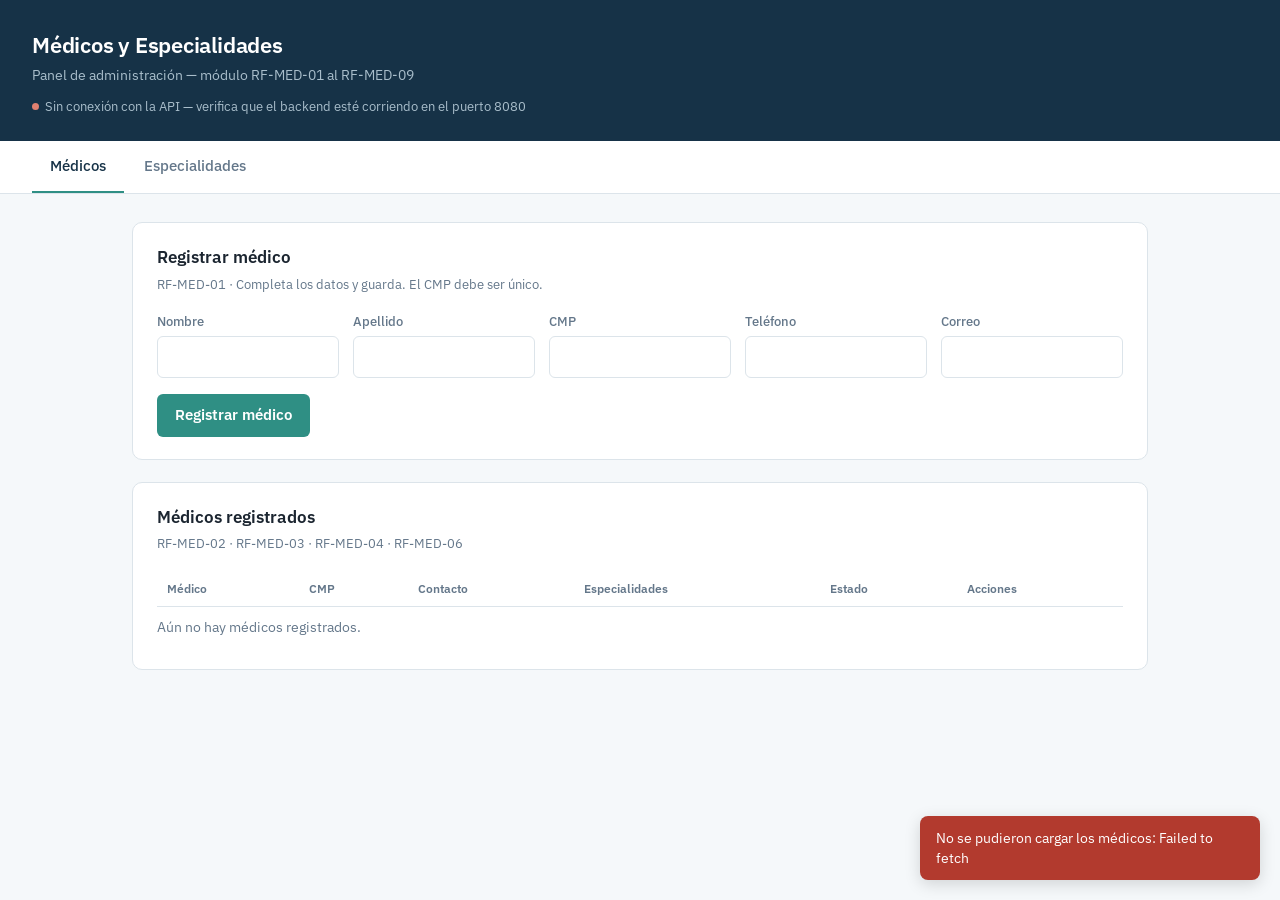
==== src/main/resources/static/index.html @ 4e56050e "Agrega frontend para la visualizacion de funcionalidades" ====
<!DOCTYPE html>
<html lang="es">
<head>
    <meta charset="UTF-8">
    <meta name="viewport" content="width=device-width, initial-scale=1">
    <title>Médicos y Especialidades — Panel</title>
    <link rel="preconnect" href="https://fonts.googleapis.com">
    <link rel="preconnect" href="https://fonts.gstatic.com" crossorigin>
    <link href="https://fonts.googleapis.com/css2?family=IBM+Plex+Sans:wght@400;500;600;700&display=swap" rel="stylesheet">
    <style>
        :root {
          --bg: #F5F8FA;
          --surface: #FFFFFF;
          --navy: #163247;
          --navy-light: #24506E;
          --teal: #2F8F84;
          --teal-dark: #22685F;
          --border: #DCE4EA;
          --text: #1B2530;
          --muted: #64778A;
          --danger: #B23A2E;
          --danger-bg: #FBEAE8;
          --ok-bg: #E9F5F1;
        }
        * { box-sizing: border-box; }
        body {
          margin: 0;
          background: var(--bg);
          color: var(--text);
          font-family: 'IBM Plex Sans', -apple-system, sans-serif;
          font-size: 15px;
          line-height: 1.5;
        }
        header {
          background: var(--navy);
          color: #fff;
          padding: 28px 32px 24px;
        }
        header h1 {
          margin: 0 0 4px;
          font-size: 22px;
          font-weight: 600;
          letter-spacing: -0.01em;
        }
        header p {
          margin: 0;
          color: #A9BECB;
          font-size: 13.5px;
        }
        .api-status {
          display: inline-flex;
          align-items: center;
          gap: 6px;
          margin-top: 12px;
          font-size: 12.5px;
          color: #A9BECB;
        }
        .dot { width: 7px; height: 7px; border-radius: 50%; background: var(--muted); }
        .dot.ok { background: #5FBBA2; }
        .dot.err { background: #E08070; }

        nav.tabs {
          display: flex;
          gap: 2px;
          background: var(--surface);
          border-bottom: 1px solid var(--border);
          padding: 0 32px;
        }
        nav.tabs button {
          border: none;
          background: none;
          padding: 14px 18px;
          font: inherit;
          font-weight: 500;
          color: var(--muted);
          cursor: pointer;
          border-bottom: 2px solid transparent;
        }
        nav.tabs button.active {
          color: var(--navy);
          border-bottom-color: var(--teal);
        }

        main { max-width: 1080px; margin: 0 auto; padding: 28px 32px 80px; }
        .panel { display: none; }
        .panel.active { display: block; }

        .card {
          background: var(--surface);
          border: 1px solid var(--border);
          border-radius: 10px;
          padding: 22px 24px;
          margin-bottom: 22px;
        }
        .card h2 {
          margin: 0 0 4px;
          font-size: 17px;
          font-weight: 600;
        }
        .card .hint { margin: 0 0 18px; color: var(--muted); font-size: 13px; }

        .grid {
          display: grid;
          grid-template-columns: repeat(auto-fit, minmax(180px, 1fr));
          gap: 14px;
        }
        label { display: block; font-size: 12.5px; color: var(--muted); margin-bottom: 5px; font-weight: 500; }
        input, textarea {
          width: 100%;
          padding: 9px 10px;
          border: 1px solid var(--border);
          border-radius: 6px;
          font: inherit;
          background: #fff;
          color: var(--text);
        }
        input:focus, textarea:focus { outline: 2px solid var(--teal); outline-offset: 1px; border-color: var(--teal); }

        .form-actions { margin-top: 16px; display: flex; gap: 10px; align-items: center; }
        button.primary {
          background: var(--teal);
          color: #fff;
          border: none;
          padding: 10px 18px;
          border-radius: 6px;
          font: inherit;
          font-weight: 600;
          cursor: pointer;
        }
        button.primary:hover { background: var(--teal-dark); }
        button.ghost {
          background: none;
          border: 1px solid var(--border);
          padding: 9px 14px;
          border-radius: 6px;
          font: inherit;
          color: var(--muted);
          cursor: pointer;
        }
        button.ghost:hover { border-color: var(--muted); color: var(--text); }

        table { width: 100%; border-collapse: collapse; font-size: 14px; }
        th {
          text-align: left;
          font-size: 12px;
          font-weight: 600;
          color: var(--muted);
          padding: 8px 10px;
          border-bottom: 1px solid var(--border);
        }
        td { padding: 10px; border-bottom: 1px solid var(--border); vertical-align: top; }
        tr:last-child td { border-bottom: none; }

        .badge {
          display: inline-block;
          padding: 2px 9px;
          border-radius: 20px;
          font-size: 12px;
          font-weight: 500;
        }
        .badge.on { background: var(--ok-bg); color: var(--teal-dark); }
        .badge.off { background: var(--danger-bg); color: var(--danger); }
        .chip {
          display: inline-block;
          padding: 2px 9px;
          margin: 2px 3px 0 0;
          border-radius: 20px;
          background: #EAF0F4;
          color: var(--navy-light);
          font-size: 12px;
        }

        .row-actions { display: flex; gap: 6px; flex-wrap: wrap; }
        .row-actions button {
          font-size: 12.5px;
          padding: 5px 10px;
          border-radius: 5px;
          border: 1px solid var(--border);
          background: #fff;
          cursor: pointer;
          color: var(--navy-light);
        }
        .row-actions button:hover { background: var(--bg); }
        .row-actions button.danger { color: var(--danger); }

        .assoc-box {
          margin-top: 8px;
          padding: 10px;
          border: 1px dashed var(--border);
          border-radius: 6px;
          background: var(--bg);
        }
        .assoc-box label.check {
          display: inline-flex;
          align-items: center;
          gap: 5px;
          margin: 3px 10px 3px 0;
          font-weight: 400;
          color: var(--text);
          font-size: 13px;
        }
        .assoc-box input[type=checkbox] { width: auto; }

        .empty { color: var(--muted); font-size: 13.5px; padding: 10px 0; }

        #toast {
          position: fixed;
          bottom: 20px;
          right: 20px;
          max-width: 340px;
          padding: 12px 16px;
          border-radius: 8px;
          font-size: 13.5px;
          box-shadow: 0 4px 16px rgba(0,0,0,.15);
          display: none;
          z-index: 50;
        }
        #toast.show { display: block; }
        #toast.ok { background: var(--navy); color: #fff; }
        #toast.err { background: var(--danger); color: #fff; }
    </style>
</head>
<body>

<header>
    <h1>Médicos y Especialidades</h1>
    <p>Panel de administración — módulo RF-MED-01 al RF-MED-09</p>
    <div class="api-status">
        <span class="dot" id="statusDot"></span>
        <span id="statusText">Verificando conexión con la API…</span>
    </div>
</header>

<nav class="tabs">
    <button class="active" data-tab="medicos">Médicos</button>
    <button data-tab="especialidades">Especialidades</button>
</nav>

<main>

    <!-- ===================== MÉDICOS ===================== -->
    <section class="panel active" id="panel-medicos">
        <div class="card">
            <h2 id="medicoFormTitle">Registrar médico</h2>
            <p class="hint">RF-MED-01 · Completa los datos y guarda. El CMP debe ser único.</p>
            <form id="medicoForm">
                <input type="hidden" id="medicoId">
                <div class="grid">
                    <div><label>Nombre</label><input id="medicoNombre" required></div>
                    <div><label>Apellido</label><input id="medicoApellido" required></div>
                    <div><label>CMP</label><input id="medicoCmp" required></div>
                    <div><label>Teléfono</label><input id="medicoTelefono"></div>
                    <div><label>Correo</label><input id="medicoEmail" type="email"></div>
                </div>
                <div class="form-actions">
                    <button type="submit" class="primary" id="medicoSubmitBtn">Registrar médico</button>
                    <button type="button" class="ghost" id="medicoCancelBtn" style="display:none">Cancelar edición</button>
                </div>
            </form>
        </div>

        <div class="card">
            <h2>Médicos registrados</h2>
            <p class="hint">RF-MED-02 · RF-MED-03 · RF-MED-04 · RF-MED-06</p>
            <table>
                <thead>
                <tr><th>Médico</th><th>CMP</th><th>Contacto</th><th>Especialidades</th><th>Estado</th><th>Acciones</th></tr>
                </thead>
                <tbody id="medicosTbody"></tbody>
            </table>
            <div class="empty" id="medicosEmpty" style="display:none">Aún no hay médicos registrados.</div>
        </div>
    </section>

    <!-- ===================== ESPECIALIDADES ===================== -->
    <section class="panel" id="panel-especialidades">
        <div class="card">
            <h2 id="espFormTitle">Registrar especialidad</h2>
            <p class="hint">RF-MED-07 · El nombre es obligatorio.</p>
            <form id="espForm">
                <input type="hidden" id="espId">
                <div class="grid">
                    <div><label>Nombre</label><input id="espNombre" required></div>
                    <div style="grid-column: span 2"><label>Descripción</label><input id="espDescripcion"></div>
                </div>
                <div class="form-actions">
                    <button type="submit" class="primary" id="espSubmitBtn">Registrar especialidad</button>
                    <button type="button" class="ghost" id="espCancelBtn" style="display:none">Cancelar edición</button>
                </div>
            </form>
        </div>

        <div class="card">
            <h2>Especialidades registradas</h2>
            <p class="hint">RF-MED-08 · RF-MED-09</p>
            <table>
                <thead>
                <tr><th>Nombre</th><th>Descripción</th><th>Estado</th><th>Acciones</th></tr>
                </thead>
                <tbody id="espTbody"></tbody>
            </table>
            <div class="empty" id="espEmpty" style="display:none">Aún no hay especialidades registradas.</div>
        </div>
    </section>

</main>

<div id="toast"></div>

<script>
    const API = 'http://localhost:8080/api';
    let especialidadesCache = [];
    let medicosCache = [];
    let assocOpenFor = null;

    // ---------- helpers ----------
    function toast(msg, isError) {
      const t = document.getElementById('toast');
      t.textContent = msg;
      t.className = 'show ' + (isError ? 'err' : 'ok');
      clearTimeout(toast._h);
      toast._h = setTimeout(() => t.classList.remove('show'), 4000);
    }

    async function api(path, options) {
      const res = await fetch(API + path, {
        headers: { 'Content-Type': 'application/json' },
        ...options
      });
      let body = null;
      try { body = await res.json(); } catch (e) { /* sin body, ok para 204 */ }
      if (!res.ok) {
        let msg = (body && (body.error || (body.errores && Object.values(body.errores).join(', ')))) || ('Error ' + res.status);
        throw new Error(msg);
      }
      return body;
    }

    async function checkApi() {
      const dot = document.getElementById('statusDot');
      const txt = document.getElementById('statusText');
      try {
        await api('/medicos');
        dot.className = 'dot ok';
        txt.textContent = 'Conectado a ' + API;
      } catch (e) {
        dot.className = 'dot err';
        txt.textContent = 'Sin conexión con la API — verifica que el backend esté corriendo en el puerto 8080';
      }
    }

    // ---------- tabs ----------
    document.querySelectorAll('nav.tabs button').forEach(btn => {
      btn.addEventListener('click', () => {
        document.querySelectorAll('nav.tabs button').forEach(b => b.classList.remove('active'));
        document.querySelectorAll('.panel').forEach(p => p.classList.remove('active'));
        btn.classList.add('active');
        document.getElementById('panel-' + btn.dataset.tab).classList.add('active');
      });
    });

    // ================= ESPECIALIDADES =================
    async function loadEspecialidades() {
      try {
        especialidadesCache = await api('/especialidades');
      } catch (e) {
        toast('No se pudieron cargar las especialidades: ' + e.message, true);
        especialidadesCache = [];
      }
      renderEspecialidades();
    }

    function renderEspecialidades() {
      const tbody = document.getElementById('espTbody');
      tbody.innerHTML = '';
      document.getElementById('espEmpty').style.display = especialidadesCache.length ? 'none' : 'block';
      especialidadesCache.forEach(e => {
        const tr = document.createElement('tr');
        tr.innerHTML = `
          <td><strong>${escapeHtml(e.nombre)}</strong></td>
          <td>${escapeHtml(e.descripcion || '—')}</td>
          <td><span class="badge ${e.estado ? 'on' : 'off'}">${e.estado ? 'Activa' : 'Inactiva'}</span></td>
          <td class="row-actions">
            <button data-edit="${e.id}">Editar</button>
            <button data-toggle="${e.id}" data-estado="${e.estado}">${e.estado ? 'Desactivar' : 'Activar'}</button>
          </td>`;
        tbody.appendChild(tr);
      });
      tbody.querySelectorAll('[data-edit]').forEach(b => b.addEventListener('click', () => editEspecialidad(b.dataset.edit)));
      tbody.querySelectorAll('[data-toggle]').forEach(b => b.addEventListener('click', () => toggleEspecialidad(b.dataset.toggle, b.dataset.estado === 'true')));
    }

    function editEspecialidad(id) {
      const e = especialidadesCache.find(x => String(x.id) === String(id));
      if (!e) return;
      document.getElementById('espId').value = e.id;
      document.getElementById('espNombre').value = e.nombre;
      document.getElementById('espDescripcion').value = e.descripcion || '';
      document.getElementById('espFormTitle').textContent = 'Modificar especialidad';
      document.getElementById('espSubmitBtn').textContent = 'Guardar cambios';
      document.getElementById('espCancelBtn').style.display = 'inline-block';
      document.getElementById('panel-especialidades').scrollIntoView({ behavior: 'smooth' });
    }

    function resetEspForm() {
      document.getElementById('espForm').reset();
      document.getElementById('espId').value = '';
      document.getElementById('espFormTitle').textContent = 'Registrar especialidad';
      document.getElementById('espSubmitBtn').textContent = 'Registrar especialidad';
      document.getElementById('espCancelBtn').style.display = 'none';
    }
    document.getElementById('espCancelBtn').addEventListener('click', resetEspForm);

    document.getElementById('espForm').addEventListener('submit', async (ev) => {
      ev.preventDefault();
      const id = document.getElementById('espId').value;
      const payload = {
        nombre: document.getElementById('espNombre').value.trim(),
        descripcion: document.getElementById('espDescripcion').value.trim()
      };
      try {
        if (id) {
          await api('/especialidades/' + id, { method: 'PUT', body: JSON.stringify(payload) });
          toast('Especialidad actualizada.');
        } else {
          await api('/especialidades', { method: 'POST', body: JSON.stringify(payload) });
          toast('Especialidad registrada.');
        }
        resetEspForm();
        await loadEspecialidades();
        renderMedicos(); // por si hay chips de especialidad que mostrar
      } catch (e) {
        toast(e.message, true);
      }
    });

    async function toggleEspecialidad(id, estadoActual) {
      try {
        await api(`/especialidades/${id}/estado?estado=${!estadoActual}`, { method: 'PATCH' });
        toast('Estado actualizado.');
        await loadEspecialidades();
      } catch (e) {
        toast(e.message, true);
      }
    }

    // ================= MÉDICOS =================
    async function loadMedicos() {
      try {
        medicosCache = await api('/medicos');
      } catch (e) {
        toast('No se pudieron cargar los médicos: ' + e.message, true);
        medicosCache = [];
      }
      renderMedicos();
    }

    function renderMedicos() {
      const tbody = document.getElementById('medicosTbody');
      tbody.innerHTML = '';
      document.getElementById('medicosEmpty').style.display = medicosCache.length ? 'none' : 'block';

      medicosCache.forEach(m => {
        const tr = document.createElement('tr');
        const especialidadesChips = (m.especialidades || []).map(e => `<span class="chip">${escapeHtml(e.nombre)}</span>`).join('') || '<span class="empty" style="padding:0">Sin especialidades</span>';

        tr.innerHTML = `
          <td><strong>${escapeHtml(m.nombre)} ${escapeHtml(m.apellido)}</strong></td>
          <td>${escapeHtml(m.cmp)}</td>
          <td>${escapeHtml(m.telefono || '—')}<br><span style="color:var(--muted)">${escapeHtml(m.email || '—')}</span></td>
          <td>${especialidadesChips}</td>
          <td><span class="badge ${m.estado ? 'on' : 'off'}">${m.estado ? 'Activo' : 'Inactivo'}</span></td>
          <td class="row-actions">
            <button data-edit="${m.id}">Editar</button>
            <button data-toggle="${m.id}" data-estado="${m.estado}">${m.estado ? 'Desactivar' : 'Activar'}</button>
            <button data-assoc="${m.id}">Especialidades</button>
          </td>`;
        tbody.appendChild(tr);

        if (assocOpenFor === m.id) {
          const trAssoc = document.createElement('tr');
          const tdAssoc = document.createElement('td');
          tdAssoc.colSpan = 6;
          const checks = especialidadesCache.map(e => {
            const checked = (m.especialidades || []).some(me => me.id === e.id) ? 'checked' : '';
            return `<label class="check"><input type="checkbox" value="${e.id}" ${checked}> ${escapeHtml(e.nombre)}</label>`;
          }).join('') || '<span class="empty" style="padding:0">Registra especialidades primero en la otra pestaña.</span>';
          tdAssoc.innerHTML = `
            <div class="assoc-box">
              <div style="margin-bottom:8px; font-weight:500">Especialidades de ${escapeHtml(m.nombre)} ${escapeHtml(m.apellido)}</div>
              ${checks}
              <div class="form-actions">
                <button class="primary" type="button" id="assocSave">Guardar asociación</button>
                <button class="ghost" type="button" id="assocClose">Cerrar</button>
              </div>
            </div>`;
          trAssoc.appendChild(tdAssoc);
          tbody.appendChild(trAssoc);

          tdAssoc.querySelector('#assocSave').addEventListener('click', () => saveAssociacion(m.id, tdAssoc));
          tdAssoc.querySelector('#assocClose').addEventListener('click', () => { assocOpenFor = null; renderMedicos(); });
        }
      });

      tbody.querySelectorAll('[data-edit]').forEach(b => b.addEventListener('click', () => editMedico(b.dataset.edit)));
      tbody.querySelectorAll('[data-toggle]').forEach(b => b.addEventListener('click', () => toggleMedico(b.dataset.toggle, b.dataset.estado === 'true')));
      tbody.querySelectorAll('[data-assoc]').forEach(b => b.addEventListener('click', () => {
        const id = Number(b.dataset.assoc);
        assocOpenFor = assocOpenFor === id ? null : id;
        renderMedicos();
      }));
    }

    async function saveAssociacion(medicoId, container) {
      const ids = Array.from(container.querySelectorAll('input[type=checkbox]:checked')).map(c => Number(c.value));
      try {
        await api(`/medicos/${medicoId}/especialidades`, { method: 'POST', body: JSON.stringify(ids) });
        toast('Especialidades asociadas.');
        assocOpenFor = null;
        await loadMedicos();
      } catch (e) {
        toast(e.message, true);
      }
    }

    function editMedico(id) {
      const m = medicosCache.find(x => String(x.id) === String(id));
      if (!m) return;
      document.getElementById('medicoId').value = m.id;
      document.getElementById('medicoNombre').value = m.nombre;
      document.getElementById('medicoApellido').value = m.apellido;
      document.getElementById('medicoCmp').value = m.cmp;
      document.getElementById('medicoTelefono').value = m.telefono || '';
      document.getElementById('medicoEmail').value = m.email || '';
      document.getElementById('medicoFormTitle').textContent = 'Modificar médico';
      document.getElementById('medicoSubmitBtn').textContent = 'Guardar cambios';
      document.getElementById('medicoCancelBtn').style.display = 'inline-block';
      document.getElementById('panel-medicos').scrollIntoView({ behavior: 'smooth' });
    }

    function resetMedicoForm() {
      document.getElementById('medicoForm').reset();
      document.getElementById('medicoId').value = '';
      document.getElementById('medicoFormTitle').textContent = 'Registrar médico';
      document.getElementById('medicoSubmitBtn').textContent = 'Registrar médico';
      document.getElementById('medicoCancelBtn').style.display = 'none';
    }
    document.getElementById('medicoCancelBtn').addEventListener('click', resetMedicoForm);

    document.getElementById('medicoForm').addEventListener('submit', async (ev) => {
      ev.preventDefault();
      const id = document.getElementById('medicoId').value;
      const payload = {
        nombre: document.getElementById('medicoNombre').value.trim(),
        apellido: document.getElementById('medicoApellido').value.trim(),
        cmp: document.getElementById('medicoCmp').value.trim(),
        telefono: document.getElementById('medicoTelefono').value.trim(),
        email: document.getElementById('medicoEmail').value.trim()
      };
      try {
        if (id) {
          await api('/medicos/' + id, { method: 'PUT', body: JSON.stringify(payload) });
          toast('Médico actualizado.');
        } else {
          await api('/medicos', { method: 'POST', body: JSON.stringify(payload) });
          toast('Médico registrado.');
        }
        resetMedicoForm();
        await loadMedicos();
      } catch (e) {
        toast(e.message, true);
      }
    });

    async function toggleMedico(id, estadoActual) {
      try {
        await api(`/medicos/${id}/estado?estado=${!estadoActual}`, { method: 'PATCH' });
        toast('Estado actualizado.');
        await loadMedicos();
      } catch (e) {
        toast(e.message, true);
      }
    }

    function escapeHtml(str) {
      if (str === null || str === undefined) return '';
      return String(str).replace(/[&<>"']/g, c => ({'&':'&amp;','<':'&lt;','>':'&gt;','"':'&quot;',"'":'&#39;'}[c]));
    }

    // ---------- init ----------
    checkApi();
    loadEspecialidades().then(loadMedicos);
</script>

</body>
</html>
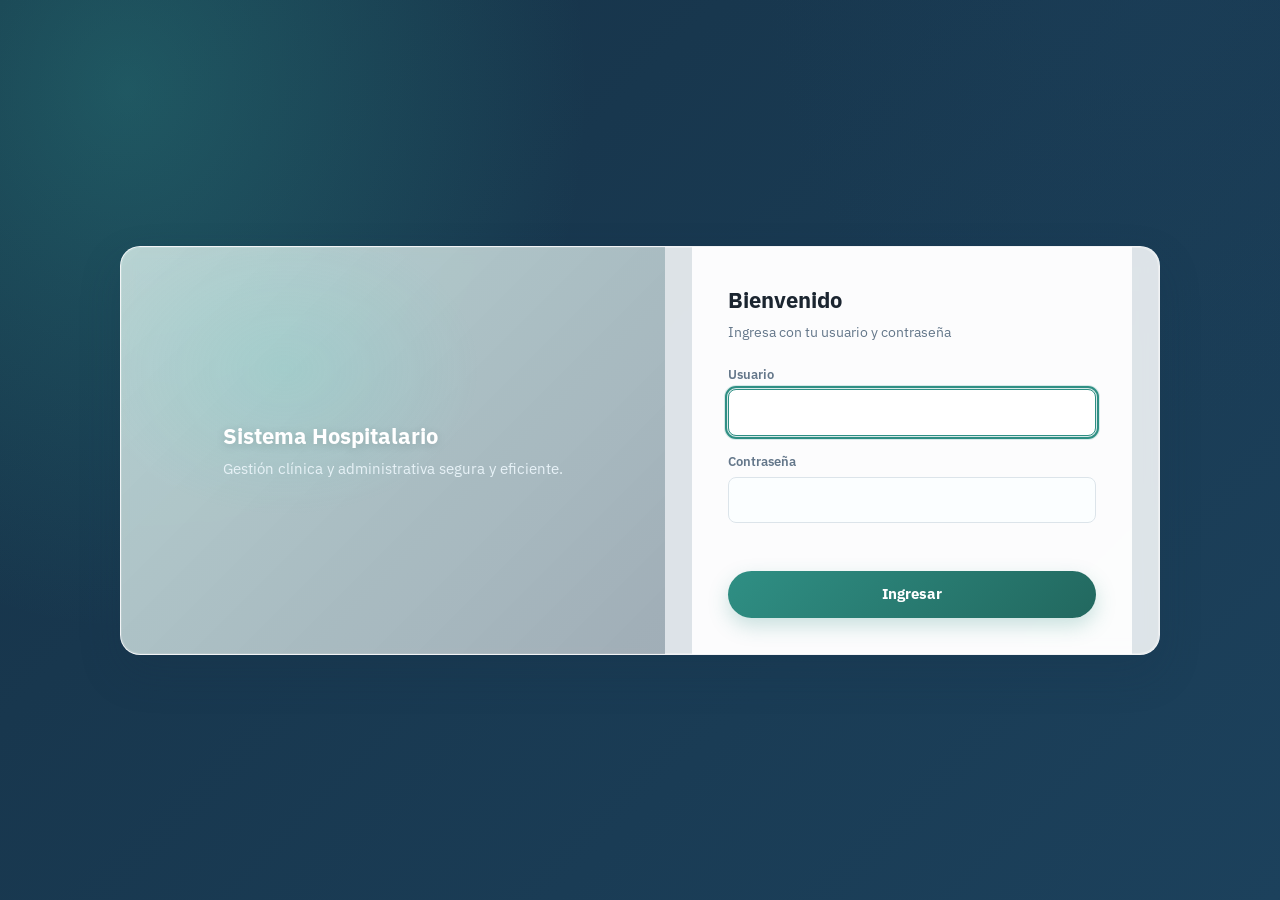
==== commit b76f4d62: "Mejora del diseño UI del sitio web con el rediseño del html,ademas de validar la creacion de la bd l" ====
--- a/src/main/resources/static/index.html
+++ b/src/main/resources/static/index.html
@@ -3,594 +3,215 @@
 <head>
     <meta charset="UTF-8">
     <meta name="viewport" content="width=device-width, initial-scale=1">
-    <title>Médicos y Especialidades — Panel</title>
-    <link rel="preconnect" href="https://fonts.googleapis.com">
-    <link rel="preconnect" href="https://fonts.gstatic.com" crossorigin>
-    <link href="https://fonts.googleapis.com/css2?family=IBM+Plex+Sans:wght@400;500;600;700&display=swap" rel="stylesheet">
-    <style>
-        :root {
-          --bg: #F5F8FA;
-          --surface: #FFFFFF;
-          --navy: #163247;
-          --navy-light: #24506E;
-          --teal: #2F8F84;
-          --teal-dark: #22685F;
-          --border: #DCE4EA;
-          --text: #1B2530;
-          --muted: #64778A;
-          --danger: #B23A2E;
-          --danger-bg: #FBEAE8;
-          --ok-bg: #E9F5F1;
-        }
-        * { box-sizing: border-box; }
-        body {
-          margin: 0;
-          background: var(--bg);
-          color: var(--text);
-          font-family: 'IBM Plex Sans', -apple-system, sans-serif;
-          font-size: 15px;
-          line-height: 1.5;
-        }
-        header {
-          background: var(--navy);
-          color: #fff;
-          padding: 28px 32px 24px;
-        }
-        header h1 {
-          margin: 0 0 4px;
-          font-size: 22px;
-          font-weight: 600;
-          letter-spacing: -0.01em;
-        }
-        header p {
-          margin: 0;
-          color: #A9BECB;
-          font-size: 13.5px;
-        }
-        .api-status {
-          display: inline-flex;
-          align-items: center;
-          gap: 6px;
-          margin-top: 12px;
-          font-size: 12.5px;
-          color: #A9BECB;
-        }
-        .dot { width: 7px; height: 7px; border-radius: 50%; background: var(--muted); }
-        .dot.ok { background: #5FBBA2; }
-        .dot.err { background: #E08070; }
-
-        nav.tabs {
-          display: flex;
-          gap: 2px;
-          background: var(--surface);
-          border-bottom: 1px solid var(--border);
-          padding: 0 32px;
-        }
-        nav.tabs button {
-          border: none;
-          background: none;
-          padding: 14px 18px;
-          font: inherit;
-          font-weight: 500;
-          color: var(--muted);
-          cursor: pointer;
-          border-bottom: 2px solid transparent;
-        }
-        nav.tabs button.active {
-          color: var(--navy);
-          border-bottom-color: var(--teal);
-        }
-
-        main { max-width: 1080px; margin: 0 auto; padding: 28px 32px 80px; }
-        .panel { display: none; }
-        .panel.active { display: block; }
-
-        .card {
-          background: var(--surface);
-          border: 1px solid var(--border);
-          border-radius: 10px;
-          padding: 22px 24px;
-          margin-bottom: 22px;
-        }
-        .card h2 {
-          margin: 0 0 4px;
-          font-size: 17px;
-          font-weight: 600;
-        }
-        .card .hint { margin: 0 0 18px; color: var(--muted); font-size: 13px; }
-
-        .grid {
-          display: grid;
-          grid-template-columns: repeat(auto-fit, minmax(180px, 1fr));
-          gap: 14px;
-        }
-        label { display: block; font-size: 12.5px; color: var(--muted); margin-bottom: 5px; font-weight: 500; }
-        input, textarea {
-          width: 100%;
-          padding: 9px 10px;
-          border: 1px solid var(--border);
-          border-radius: 6px;
-          font: inherit;
-          background: #fff;
-          color: var(--text);
-        }
-        input:focus, textarea:focus { outline: 2px solid var(--teal); outline-offset: 1px; border-color: var(--teal); }
-
-        .form-actions { margin-top: 16px; display: flex; gap: 10px; align-items: center; }
-        button.primary {
-          background: var(--teal);
-          color: #fff;
-          border: none;
-          padding: 10px 18px;
-          border-radius: 6px;
-          font: inherit;
-          font-weight: 600;
-          cursor: pointer;
-        }
-        button.primary:hover { background: var(--teal-dark); }
-        button.ghost {
-          background: none;
-          border: 1px solid var(--border);
-          padding: 9px 14px;
-          border-radius: 6px;
-          font: inherit;
-          color: var(--muted);
-          cursor: pointer;
-        }
-        button.ghost:hover { border-color: var(--muted); color: var(--text); }
-
-        table { width: 100%; border-collapse: collapse; font-size: 14px; }
-        th {
-          text-align: left;
-          font-size: 12px;
-          font-weight: 600;
-          color: var(--muted);
-          padding: 8px 10px;
-          border-bottom: 1px solid var(--border);
-        }
-        td { padding: 10px; border-bottom: 1px solid var(--border); vertical-align: top; }
-        tr:last-child td { border-bottom: none; }
-
-        .badge {
-          display: inline-block;
-          padding: 2px 9px;
-          border-radius: 20px;
-          font-size: 12px;
-          font-weight: 500;
-        }
-        .badge.on { background: var(--ok-bg); color: var(--teal-dark); }
-        .badge.off { background: var(--danger-bg); color: var(--danger); }
-        .chip {
-          display: inline-block;
-          padding: 2px 9px;
-          margin: 2px 3px 0 0;
-          border-radius: 20px;
-          background: #EAF0F4;
-          color: var(--navy-light);
-          font-size: 12px;
-        }
-
-        .row-actions { display: flex; gap: 6px; flex-wrap: wrap; }
-        .row-actions button {
-          font-size: 12.5px;
-          padding: 5px 10px;
-          border-radius: 5px;
-          border: 1px solid var(--border);
-          background: #fff;
-          cursor: pointer;
-          color: var(--navy-light);
-        }
-        .row-actions button:hover { background: var(--bg); }
-        .row-actions button.danger { color: var(--danger); }
-
-        .assoc-box {
-          margin-top: 8px;
-          padding: 10px;
-          border: 1px dashed var(--border);
-          border-radius: 6px;
-          background: var(--bg);
-        }
-        .assoc-box label.check {
-          display: inline-flex;
-          align-items: center;
-          gap: 5px;
-          margin: 3px 10px 3px 0;
-          font-weight: 400;
-          color: var(--text);
-          font-size: 13px;
-        }
-        .assoc-box input[type=checkbox] { width: auto; }
-
-        .empty { color: var(--muted); font-size: 13.5px; padding: 10px 0; }
-
-        #toast {
-          position: fixed;
-          bottom: 20px;
-          right: 20px;
-          max-width: 340px;
-          padding: 12px 16px;
-          border-radius: 8px;
-          font-size: 13.5px;
-          box-shadow: 0 4px 16px rgba(0,0,0,.15);
-          display: none;
-          z-index: 50;
-        }
-        #toast.show { display: block; }
-        #toast.ok { background: var(--navy); color: #fff; }
-        #toast.err { background: var(--danger); color: #fff; }
-    </style>
+    <title>Sistema Hospitalario</title>
+    <link href="https://fonts.googleapis.com/css2?family=IBM+Plex+Sans:wght@400;500;600&display=swap" rel="stylesheet">
+    <link rel="stylesheet" href="estilos.css?v=20261019-2">
 </head>
 <body>
 
-<header>
-    <h1>Médicos y Especialidades</h1>
-    <p>Panel de administración — módulo RF-MED-01 al RF-MED-09</p>
-    <div class="api-status">
-        <span class="dot" id="statusDot"></span>
-        <span id="statusText">Verificando conexión con la API…</span>
+<!-- ============ LOGIN ============ -->
+<section id="login">
+    <div class="login-shell">
+        <div class="login-brand">
+            <div class="inner">
+                <h1>Sistema Hospitalario</h1>
+                <p>Gestión clínica y administrativa segura y eficiente.</p>
+            </div>
+        </div>
+        <form id="loginForm" class="login-form">
+            <h1>Bienvenido</h1>
+            <p class="sub">Ingresa con tu usuario y contraseña</p>
+            <div class="f"><label>Usuario</label><input id="lu" required autofocus></div>
+            <div class="f"><label>Contraseña</label><input id="lp" type="password" required></div>
+            <p id="loginErr"></p>
+            <button class="primary">Ingresar</button>
+        </form>
     </div>
-</header>
-
-<nav class="tabs">
-    <button class="active" data-tab="medicos">Médicos</button>
-    <button data-tab="especialidades">Especialidades</button>
-</nav>
-
-<main>
-
-    <!-- ===================== MÉDICOS ===================== -->
-    <section class="panel active" id="panel-medicos">
-        <div class="card">
-            <h2 id="medicoFormTitle">Registrar médico</h2>
-            <p class="hint">RF-MED-01 · Completa los datos y guarda. El CMP debe ser único.</p>
-            <form id="medicoForm">
-                <input type="hidden" id="medicoId">
-                <div class="grid">
-                    <div><label>Nombre</label><input id="medicoNombre" required></div>
-                    <div><label>Apellido</label><input id="medicoApellido" required></div>
-                    <div><label>CMP</label><input id="medicoCmp" required></div>
-                    <div><label>Teléfono</label><input id="medicoTelefono"></div>
-                    <div><label>Correo</label><input id="medicoEmail" type="email"></div>
+</section>
+
+<!-- ============ APP ============ -->
+<section id="app" class="hidden">
+    <header>
+        <h1>Sistema Hospitalario</h1>
+        <div class="who"><span id="who"></span><button onclick="logout()">Cerrar sesión</button></div>
+    </header>
+    <nav id="nav"></nav>
+    <main>
+        <div id="v-usuarios" class="view hidden">
+            <div class="card">
+                <h2 id="uTitle">Registrar usuario</h2>
+                <form id="uForm">
+                    <input type="hidden" id="uId">
+                    <div class="grid">
+                        <div><label>Usuario</label><input id="uName" required></div>
+                        <div><label id="uPassLbl">Contraseña (mín. 6)</label><input id="uPass" type="password"></div>
+                        <div><label>Rol</label><select id="uRol" required></select></div>
+                    </div>
+                    <div class="acts"><button class="primary" id="uBtn">Registrar usuario</button><button type="button" class="ghost hidden" id="uCancel" onclick="resetU()">Cancelar</button></div>
+                </form>
+            </div>
+            <div class="card"><h2>Usuarios</h2>
+                <div class="table-wrap">
+                    <table><thead><tr><th>Usuario</th><th>Rol</th><th>Estado</th><th>Acciones</th></tr></thead><tbody id="uBody"></tbody></table>
                 </div>
-                <div class="form-actions">
-                    <button type="submit" class="primary" id="medicoSubmitBtn">Registrar médico</button>
-                    <button type="button" class="ghost" id="medicoCancelBtn" style="display:none">Cancelar edición</button>
+            </div>
+        </div>
+
+        <div id="v-roles" class="view hidden">
+            <div class="card">
+                <h2 id="rTitle">Registrar rol</h2>
+                <form id="rForm">
+                    <input type="hidden" id="rId">
+                    <div class="grid">
+                        <div><label>Nombre</label><input id="rName" required></div>
+                        <div><label>Descripción</label><input id="rDesc"></div>
+                    </div>
+                    <div class="acts"><button class="primary" id="rBtn">Registrar rol</button><button type="button" class="ghost hidden" id="rCancel" onclick="resetR()">Cancelar</button></div>
+                </form>
+            </div>
+            <div class="card"><h2>Roles</h2>
+                <div class="table-wrap">
+                    <table><thead><tr><th>Nombre</th><th>Descripción</th><th>Estado</th><th>Acciones</th></tr></thead><tbody id="rBody"></tbody></table>
                 </div>
-            </form>
-        </div>
-
-        <div class="card">
-            <h2>Médicos registrados</h2>
-            <p class="hint">RF-MED-02 · RF-MED-03 · RF-MED-04 · RF-MED-06</p>
-            <table>
-                <thead>
-                <tr><th>Médico</th><th>CMP</th><th>Contacto</th><th>Especialidades</th><th>Estado</th><th>Acciones</th></tr>
-                </thead>
-                <tbody id="medicosTbody"></tbody>
-            </table>
-            <div class="empty" id="medicosEmpty" style="display:none">Aún no hay médicos registrados.</div>
-        </div>
-    </section>
-
-    <!-- ===================== ESPECIALIDADES ===================== -->
-    <section class="panel" id="panel-especialidades">
-        <div class="card">
-            <h2 id="espFormTitle">Registrar especialidad</h2>
-            <p class="hint">RF-MED-07 · El nombre es obligatorio.</p>
-            <form id="espForm">
-                <input type="hidden" id="espId">
-                <div class="grid">
-                    <div><label>Nombre</label><input id="espNombre" required></div>
-                    <div style="grid-column: span 2"><label>Descripción</label><input id="espDescripcion"></div>
+            </div>
+        </div>
+
+        <div id="v-auditoria" class="view hidden">
+            <div class="card">
+                <h2>Bitácora de auditoría</h2>
+                <div class="grid"><div><label>Filtrar por entidad (ej. Medico, Cita, Usuario)</label><input id="aFiltro" placeholder="Todas"></div></div>
+                <div class="acts" style="margin-bottom:16px"><button class="primary" onclick="cargarAud()">Consultar</button></div>
+                <div class="table-wrap">
+                    <table><thead><tr><th>Fecha y hora</th><th>Usuario</th><th>Operación</th><th>Entidad</th><th>ID</th><th>Detalle</th></tr></thead><tbody id="aBody"></tbody></table>
                 </div>
-                <div class="form-actions">
-                    <button type="submit" class="primary" id="espSubmitBtn">Registrar especialidad</button>
-                    <button type="button" class="ghost" id="espCancelBtn" style="display:none">Cancelar edición</button>
-                </div>
-            </form>
-        </div>
-
-        <div class="card">
-            <h2>Especialidades registradas</h2>
-            <p class="hint">RF-MED-08 · RF-MED-09</p>
-            <table>
-                <thead>
-                <tr><th>Nombre</th><th>Descripción</th><th>Estado</th><th>Acciones</th></tr>
-                </thead>
-                <tbody id="espTbody"></tbody>
-            </table>
-            <div class="empty" id="espEmpty" style="display:none">Aún no hay especialidades registradas.</div>
-        </div>
-    </section>
-
-</main>
-
+            </div>
+        </div>
+    </main>
+</section>
 <div id="toast"></div>
 
 <script>
-    const API = 'http://localhost:8080/api';
-    let especialidadesCache = [];
-    let medicosCache = [];
-    let assocOpenFor = null;
-
-    // ---------- helpers ----------
-    function toast(msg, isError) {
-      const t = document.getElementById('toast');
-      t.textContent = msg;
-      t.className = 'show ' + (isError ? 'err' : 'ok');
-      clearTimeout(toast._h);
-      toast._h = setTimeout(() => t.classList.remove('show'), 4000);
-    }
-
-    async function api(path, options) {
-      const res = await fetch(API + path, {
-        headers: { 'Content-Type': 'application/json' },
-        ...options
-      });
-      let body = null;
-      try { body = await res.json(); } catch (e) { /* sin body, ok para 204 */ }
-      if (!res.ok) {
-        let msg = (body && (body.error || (body.errores && Object.values(body.errores).join(', ')))) || ('Error ' + res.status);
-        throw new Error(msg);
-      }
-      return body;
-    }
-
-    async function checkApi() {
-      const dot = document.getElementById('statusDot');
-      const txt = document.getElementById('statusText');
-      try {
-        await api('/medicos');
-        dot.className = 'dot ok';
-        txt.textContent = 'Conectado a ' + API;
-      } catch (e) {
-        dot.className = 'dot err';
-        txt.textContent = 'Sin conexión con la API — verifica que el backend esté corriendo en el puerto 8080';
-      }
-    }
-
-    // ---------- tabs ----------
-    document.querySelectorAll('nav.tabs button').forEach(btn => {
-      btn.addEventListener('click', () => {
-        document.querySelectorAll('nav.tabs button').forEach(b => b.classList.remove('active'));
-        document.querySelectorAll('.panel').forEach(p => p.classList.remove('active'));
-        btn.classList.add('active');
-        document.getElementById('panel-' + btn.dataset.tab).classList.add('active');
-      });
-    });
-
-    // ================= ESPECIALIDADES =================
-    async function loadEspecialidades() {
-      try {
-        especialidadesCache = await api('/especialidades');
-      } catch (e) {
-        toast('No se pudieron cargar las especialidades: ' + e.message, true);
-        especialidadesCache = [];
-      }
-      renderEspecialidades();
-    }
-
-    function renderEspecialidades() {
-      const tbody = document.getElementById('espTbody');
-      tbody.innerHTML = '';
-      document.getElementById('espEmpty').style.display = especialidadesCache.length ? 'none' : 'block';
-      especialidadesCache.forEach(e => {
-        const tr = document.createElement('tr');
-        tr.innerHTML = `
-          <td><strong>${escapeHtml(e.nombre)}</strong></td>
-          <td>${escapeHtml(e.descripcion || '—')}</td>
-          <td><span class="badge ${e.estado ? 'on' : 'off'}">${e.estado ? 'Activa' : 'Inactiva'}</span></td>
-          <td class="row-actions">
-            <button data-edit="${e.id}">Editar</button>
-            <button data-toggle="${e.id}" data-estado="${e.estado}">${e.estado ? 'Desactivar' : 'Activar'}</button>
-          </td>`;
-        tbody.appendChild(tr);
-      });
-      tbody.querySelectorAll('[data-edit]').forEach(b => b.addEventListener('click', () => editEspecialidad(b.dataset.edit)));
-      tbody.querySelectorAll('[data-toggle]').forEach(b => b.addEventListener('click', () => toggleEspecialidad(b.dataset.toggle, b.dataset.estado === 'true')));
-    }
-
-    function editEspecialidad(id) {
-      const e = especialidadesCache.find(x => String(x.id) === String(id));
-      if (!e) return;
-      document.getElementById('espId').value = e.id;
-      document.getElementById('espNombre').value = e.nombre;
-      document.getElementById('espDescripcion').value = e.descripcion || '';
-      document.getElementById('espFormTitle').textContent = 'Modificar especialidad';
-      document.getElementById('espSubmitBtn').textContent = 'Guardar cambios';
-      document.getElementById('espCancelBtn').style.display = 'inline-block';
-      document.getElementById('panel-especialidades').scrollIntoView({ behavior: 'smooth' });
-    }
-
-    function resetEspForm() {
-      document.getElementById('espForm').reset();
-      document.getElementById('espId').value = '';
-      document.getElementById('espFormTitle').textContent = 'Registrar especialidad';
-      document.getElementById('espSubmitBtn').textContent = 'Registrar especialidad';
-      document.getElementById('espCancelBtn').style.display = 'none';
-    }
-    document.getElementById('espCancelBtn').addEventListener('click', resetEspForm);
-
-    document.getElementById('espForm').addEventListener('submit', async (ev) => {
-      ev.preventDefault();
-      const id = document.getElementById('espId').value;
-      const payload = {
-        nombre: document.getElementById('espNombre').value.trim(),
-        descripcion: document.getElementById('espDescripcion').value.trim()
-      };
-      try {
-        if (id) {
-          await api('/especialidades/' + id, { method: 'PUT', body: JSON.stringify(payload) });
-          toast('Especialidad actualizada.');
-        } else {
-          await api('/especialidades', { method: 'POST', body: JSON.stringify(payload) });
-          toast('Especialidad registrada.');
-        }
-        resetEspForm();
-        await loadEspecialidades();
-        renderMedicos(); // por si hay chips de especialidad que mostrar
-      } catch (e) {
-        toast(e.message, true);
-      }
-    });
-
-    async function toggleEspecialidad(id, estadoActual) {
-      try {
-        await api(`/especialidades/${id}/estado?estado=${!estadoActual}`, { method: 'PATCH' });
-        toast('Estado actualizado.');
-        await loadEspecialidades();
-      } catch (e) {
-        toast(e.message, true);
-      }
-    }
-
-    // ================= MÉDICOS =================
-    async function loadMedicos() {
-      try {
-        medicosCache = await api('/medicos');
-      } catch (e) {
-        toast('No se pudieron cargar los médicos: ' + e.message, true);
-        medicosCache = [];
-      }
-      renderMedicos();
-    }
-
-    function renderMedicos() {
-      const tbody = document.getElementById('medicosTbody');
-      tbody.innerHTML = '';
-      document.getElementById('medicosEmpty').style.display = medicosCache.length ? 'none' : 'block';
-
-      medicosCache.forEach(m => {
-        const tr = document.createElement('tr');
-        const especialidadesChips = (m.especialidades || []).map(e => `<span class="chip">${escapeHtml(e.nombre)}</span>`).join('') || '<span class="empty" style="padding:0">Sin especialidades</span>';
-
-        tr.innerHTML = `
-          <td><strong>${escapeHtml(m.nombre)} ${escapeHtml(m.apellido)}</strong></td>
-          <td>${escapeHtml(m.cmp)}</td>
-          <td>${escapeHtml(m.telefono || '—')}<br><span style="color:var(--muted)">${escapeHtml(m.email || '—')}</span></td>
-          <td>${especialidadesChips}</td>
-          <td><span class="badge ${m.estado ? 'on' : 'off'}">${m.estado ? 'Activo' : 'Inactivo'}</span></td>
-          <td class="row-actions">
-            <button data-edit="${m.id}">Editar</button>
-            <button data-toggle="${m.id}" data-estado="${m.estado}">${m.estado ? 'Desactivar' : 'Activar'}</button>
-            <button data-assoc="${m.id}">Especialidades</button>
-          </td>`;
-        tbody.appendChild(tr);
-
-        if (assocOpenFor === m.id) {
-          const trAssoc = document.createElement('tr');
-          const tdAssoc = document.createElement('td');
-          tdAssoc.colSpan = 6;
-          const checks = especialidadesCache.map(e => {
-            const checked = (m.especialidades || []).some(me => me.id === e.id) ? 'checked' : '';
-            return `<label class="check"><input type="checkbox" value="${e.id}" ${checked}> ${escapeHtml(e.nombre)}</label>`;
-          }).join('') || '<span class="empty" style="padding:0">Registra especialidades primero en la otra pestaña.</span>';
-          tdAssoc.innerHTML = `
-            <div class="assoc-box">
-              <div style="margin-bottom:8px; font-weight:500">Especialidades de ${escapeHtml(m.nombre)} ${escapeHtml(m.apellido)}</div>
-              ${checks}
-              <div class="form-actions">
-                <button class="primary" type="button" id="assocSave">Guardar asociación</button>
-                <button class="ghost" type="button" id="assocClose">Cerrar</button>
-              </div>
-            </div>`;
-          trAssoc.appendChild(tdAssoc);
-          tbody.appendChild(trAssoc);
-
-          tdAssoc.querySelector('#assocSave').addEventListener('click', () => saveAssociacion(m.id, tdAssoc));
-          tdAssoc.querySelector('#assocClose').addEventListener('click', () => { assocOpenFor = null; renderMedicos(); });
-        }
-      });
-
-      tbody.querySelectorAll('[data-edit]').forEach(b => b.addEventListener('click', () => editMedico(b.dataset.edit)));
-      tbody.querySelectorAll('[data-toggle]').forEach(b => b.addEventListener('click', () => toggleMedico(b.dataset.toggle, b.dataset.estado === 'true')));
-      tbody.querySelectorAll('[data-assoc]').forEach(b => b.addEventListener('click', () => {
-        const id = Number(b.dataset.assoc);
-        assocOpenFor = assocOpenFor === id ? null : id;
-        renderMedicos();
-      }));
-    }
-
-    async function saveAssociacion(medicoId, container) {
-      const ids = Array.from(container.querySelectorAll('input[type=checkbox]:checked')).map(c => Number(c.value));
-      try {
-        await api(`/medicos/${medicoId}/especialidades`, { method: 'POST', body: JSON.stringify(ids) });
-        toast('Especialidades asociadas.');
-        assocOpenFor = null;
-        await loadMedicos();
-      } catch (e) {
-        toast(e.message, true);
-      }
-    }
-
-    function editMedico(id) {
-      const m = medicosCache.find(x => String(x.id) === String(id));
-      if (!m) return;
-      document.getElementById('medicoId').value = m.id;
-      document.getElementById('medicoNombre').value = m.nombre;
-      document.getElementById('medicoApellido').value = m.apellido;
-      document.getElementById('medicoCmp').value = m.cmp;
-      document.getElementById('medicoTelefono').value = m.telefono || '';
-      document.getElementById('medicoEmail').value = m.email || '';
-      document.getElementById('medicoFormTitle').textContent = 'Modificar médico';
-      document.getElementById('medicoSubmitBtn').textContent = 'Guardar cambios';
-      document.getElementById('medicoCancelBtn').style.display = 'inline-block';
-      document.getElementById('panel-medicos').scrollIntoView({ behavior: 'smooth' });
-    }
-
-    function resetMedicoForm() {
-      document.getElementById('medicoForm').reset();
-      document.getElementById('medicoId').value = '';
-      document.getElementById('medicoFormTitle').textContent = 'Registrar médico';
-      document.getElementById('medicoSubmitBtn').textContent = 'Registrar médico';
-      document.getElementById('medicoCancelBtn').style.display = 'none';
-    }
-    document.getElementById('medicoCancelBtn').addEventListener('click', resetMedicoForm);
-
-    document.getElementById('medicoForm').addEventListener('submit', async (ev) => {
-      ev.preventDefault();
-      const id = document.getElementById('medicoId').value;
-      const payload = {
-        nombre: document.getElementById('medicoNombre').value.trim(),
-        apellido: document.getElementById('medicoApellido').value.trim(),
-        cmp: document.getElementById('medicoCmp').value.trim(),
-        telefono: document.getElementById('medicoTelefono').value.trim(),
-        email: document.getElementById('medicoEmail').value.trim()
-      };
-      try {
-        if (id) {
-          await api('/medicos/' + id, { method: 'PUT', body: JSON.stringify(payload) });
-          toast('Médico actualizado.');
-        } else {
-          await api('/medicos', { method: 'POST', body: JSON.stringify(payload) });
-          toast('Médico registrado.');
-        }
-        resetMedicoForm();
-        await loadMedicos();
-      } catch (e) {
-        toast(e.message, true);
-      }
-    });
-
-    async function toggleMedico(id, estadoActual) {
-      try {
-        await api(`/medicos/${id}/estado?estado=${!estadoActual}`, { method: 'PATCH' });
-        toast('Estado actualizado.');
-        await loadMedicos();
-      } catch (e) {
-        toast(e.message, true);
-      }
-    }
-
-    function escapeHtml(str) {
-      if (str === null || str === undefined) return '';
-      return String(str).replace(/[&<>"']/g, c => ({'&':'&amp;','<':'&lt;','>':'&gt;','"':'&quot;',"'":'&#39;'}[c]));
-    }
-
-    // ---------- init ----------
-    checkApi();
-    loadEspecialidades().then(loadMedicos);
+    const $ = s => document.querySelector(s);
+    const esc = s => String(s ?? '').replace(/[&<>"']/g, c => ({'&':'&amp;','<':'&lt;','>':'&gt;','"':'&quot;',"'":'&#39;'}[c]));
+    const badge = e => `<span class="badge ${e ? 'on-b' : 'off-b'}">${e ? 'Activo' : 'Inactivo'}</span>`;
+    const MENU = { ADMINISTRADOR: [['usuarios','Usuarios'],['roles','Roles'],['auditoria','Auditoría']] };
+    let ses = JSON.parse(sessionStorage.getItem('ses') || 'null');
+
+    function toast(m, err) {
+      const t = $('#toast'); t.textContent = m; t.style.background = err ? '#B23A2E' : '#163247'; t.style.display = 'block';
+      clearTimeout(toast.h); toast.h = setTimeout(() => t.style.display = 'none', 3800);
+    }
+    async function api(path, opt = {}) {
+      const r = await fetch('/api' + path, { ...opt, headers: { 'Content-Type': 'application/json', Authorization: ses ? ses.auth : '' } });
+      let b = null; try { b = await r.json(); } catch (e) {}
+      if (r.status === 401) { logout(); throw new Error('Sesión expirada'); }
+      if (!r.ok) throw new Error((b && (b.error || (b.errores && Object.values(b.errores).join(', ')))) || 'Error ' + r.status);
+      return b;
+    }
+
+    // ---------- login / sesión ----------
+    $('#loginForm').onsubmit = async e => {
+      e.preventDefault();
+      const auth = 'Basic ' + btoa($('#lu').value + ':' + $('#lp').value);
+      try {
+        const r = await fetch('/api/auth/me', { headers: { Authorization: auth } });
+        if (!r.ok) throw 0;
+        const d = await r.json();
+        ses = { auth, username: d.username, rol: d.rol };
+        sessionStorage.setItem('ses', JSON.stringify(ses));
+        entrar();
+      } catch (x) { $('#loginErr').textContent = 'Usuario o contraseña incorrectos, o usuario inactivo'; }
+    };
+    function logout() { sessionStorage.removeItem('ses'); ses = null; $('#app').classList.add('hidden'); $('#login').classList.remove('hidden'); $('#lp').value = ''; $('#loginErr').textContent = ''; }
+
+    function entrar() {
+      if (!ses) return;
+      if (!MENU[ses.rol]) { location.replace({ MEDICO: 'pacientes.html', RECEPCIONISTA: 'citas.html' }[ses.rol] || 'medicos-especialidades.html'); return; }
+      $('#login').classList.add('hidden'); $('#app').classList.remove('hidden');
+      $('#who').textContent = ses.username + ' · ' + ses.rol;
+      $('#nav').innerHTML = MENU[ses.rol].map(([id, t]) => `<a data-v="${id}" onclick="ver('${id}')">${t}</a>`).join('')
+        + '<a href="medicos-especialidades.html">Médicos y especialidades</a><a href="pacientes.html">Pacientes</a><a href="citas.html">Citas</a>';
+      ver(MENU[ses.rol][0][0]);
+    }
+    function ver(id) {
+      document.querySelectorAll('.view').forEach(v => v.classList.add('hidden'));
+      document.querySelectorAll('nav a[data-v]').forEach(a => a.classList.toggle('on', a.dataset.v === id));
+      $('#v-' + id).classList.remove('hidden');
+      ({ usuarios: cargarU, roles: cargarR, auditoria: cargarAud })[id]();
+    }
+
+    // ---------- usuarios ----------
+    let usuarios = [];
+    async function cargarU() {
+      try {
+        const roles = await api('/roles'); usuarios = await api('/usuarios');
+        $('#uRol').innerHTML = roles.filter(r => r.estado).map(r => `<option value="${r.id}">${esc(r.nombre)}</option>`).join('');
+        $('#uBody').innerHTML = usuarios.map(u => `<tr><td>${esc(u.username)}</td><td>${esc(u.rol && u.rol.nombre)}</td><td>${badge(u.estado)}</td>
+          <td><button onclick="editU(${u.id})">Editar</button><button onclick="togU(${u.id},${u.estado})">${u.estado ? 'Desactivar' : 'Activar'}</button></td></tr>`).join('');
+      } catch (e) { toast(e.message, true); }
+    }
+    function editU(id) {
+      const u = usuarios.find(x => x.id === id);
+      $('#uId').value = id; $('#uName').value = u.username; $('#uPass').value = ''; $('#uRol').value = u.rol.id;
+      $('#uTitle').textContent = 'Editar usuario'; $('#uBtn').textContent = 'Guardar cambios'; $('#uCancel').classList.remove('hidden');
+      $('#uPassLbl').textContent = 'Contraseña (vacía = no cambiar)'; $('#uPass').required = false; scrollTo(0, 0);
+    }
+    function resetU() {
+      $('#uForm').reset(); $('#uId').value = ''; $('#uTitle').textContent = 'Registrar usuario'; $('#uBtn').textContent = 'Registrar usuario';
+      $('#uCancel').classList.add('hidden'); $('#uPassLbl').textContent = 'Contraseña (mín. 6)'; $('#uPass').required = true;
+    }
+    $('#uForm').onsubmit = async e => {
+      e.preventDefault();
+      const id = $('#uId').value;
+      const body = { username: $('#uName').value.trim(), rol: { id: Number($('#uRol').value) } };
+      if ($('#uPass').value) body.password = $('#uPass').value;
+      try {
+        await api(id ? '/usuarios/' + id : '/usuarios', { method: id ? 'PUT' : 'POST', body: JSON.stringify(body) });
+        toast(id ? 'Usuario actualizado' : 'Usuario registrado'); resetU(); cargarU();
+      } catch (x) { toast(x.message, true); }
+    };
+    async function togU(id, est) {
+      try { await api(`/usuarios/${id}/estado?estado=${!est}`, { method: 'PATCH' }); toast('Estado actualizado'); cargarU(); } catch (x) { toast(x.message, true); }
+    }
+
+    // ---------- roles ----------
+    let roles = [];
+    async function cargarR() {
+      try {
+        roles = await api('/roles');
+        $('#rBody').innerHTML = roles.map(r => `<tr><td><b>${esc(r.nombre)}</b></td><td>${esc(r.descripcion || '—')}</td><td>${badge(r.estado)}</td>
+          <td><button onclick="editR(${r.id})">Editar</button><button onclick="togR(${r.id},${r.estado})">${r.estado ? 'Desactivar' : 'Activar'}</button></td></tr>`).join('');
+      } catch (e) { toast(e.message, true); }
+    }
+    function editR(id) {
+      const r = roles.find(x => x.id === id);
+      $('#rId').value = id; $('#rName').value = r.nombre; $('#rDesc').value = r.descripcion || '';
+      $('#rTitle').textContent = 'Editar rol'; $('#rBtn').textContent = 'Guardar cambios'; $('#rCancel').classList.remove('hidden'); scrollTo(0, 0);
+    }
+    function resetR() { $('#rForm').reset(); $('#rId').value = ''; $('#rTitle').textContent = 'Registrar rol'; $('#rBtn').textContent = 'Registrar rol'; $('#rCancel').classList.add('hidden'); }
+    $('#rForm').onsubmit = async e => {
+      e.preventDefault();
+      const id = $('#rId').value;
+      try {
+        await api(id ? '/roles/' + id : '/roles', { method: id ? 'PUT' : 'POST', body: JSON.stringify({ nombre: $('#rName').value.trim(), descripcion: $('#rDesc').value.trim() }) });
+        toast(id ? 'Rol actualizado' : 'Rol registrado'); resetR(); cargarR();
+      } catch (x) { toast(x.message, true); }
+    };
+    async function togR(id, est) {
+      try { await api(`/roles/${id}/estado?estado=${!est}`, { method: 'PATCH' }); toast('Estado actualizado'); cargarR(); } catch (x) { toast(x.message, true); }
+    }
+
+    // ---------- auditoría ----------
+    async function cargarAud() {
+      const f = $('#aFiltro').value.trim();
+      try {
+        const rows = await api('/auditoria' + (f ? '?entidad=' + encodeURIComponent(f) : ''));
+        $('#aBody').innerHTML = rows.map(a => `<tr><td>${esc(String(a.fechaHora).replace('T', ' ').slice(0, 19))}</td><td>${esc(a.usuario)}</td><td>${esc(a.operacion)}</td><td>${esc(a.entidad)}</td><td>${esc(a.entidadId)}</td><td>${esc(a.detalle)}</td></tr>`).join('')
+          || '<tr><td colspan="6">Sin registros</td></tr>';
+      } catch (e) { toast(e.message, true); }
+    }
+
+    entrar();
 </script>
-
 </body>
 </html>
--- a/src/main/resources/static/estilos.css
+++ b/src/main/resources/static/estilos.css
@@ -0,0 +1,181 @@
+/* Sistema de diseño clínico unificado (versión avanzada) */
+:root{
+  --bg:#F5F8FA; --surface:#FFFFFF;
+  --navy:#163247; --navy-600:#1C415C;
+  --teal:#2F8F84; --tealD:#22685F;
+  --b:#DCE4EA; --b-2:#EDF2F6;
+  --t:#1B2530; --m:#64778A;
+  --red:#B23A2E; --redbg:#FBEAE8;
+  --okbg:#E9F5F1; --info:#24506E; --info-bg:#EAF0F4;
+
+  /* acentos y gradientes */
+  --accent:#3CC9B0;
+  --glow:#6AE3D0;
+  --grad-teal:linear-gradient(135deg,#2F8F84 0%,#22685F 100%);
+  --grad-navy:linear-gradient(135deg,#163247 0%,#1C415C 100%);
+
+  --radius:14px; --radius-sm:8px;
+  --shadow-sm:0 1px 2px rgba(0,0,0,.06);
+  --shadow-md:0 8px 24px rgba(0,0,0,.12);
+  --shadow-lg:0 18px 40px rgba(22,50,71,.22);
+
+  --font:'IBM Plex Sans',-apple-system,BlinkMacSystemFont,"Segoe UI",Roboto,Arial,sans-serif;
+  --dur:180ms; --easing:cubic-bezier(.2,.6,.2,1);
+}
+*{box-sizing:border-box}
+html,body{height:100%}
+body{margin:0;background:var(--bg);color:var(--t);font:15px/1.5 var(--font);-webkit-font-smoothing:antialiased;-moz-osx-font-smoothing:grayscale}
+.hidden{display:none!important}
+:focus-visible{outline:2px solid var(--teal);outline-offset:1px}
+@media (prefers-reduced-motion: reduce){
+  *{animation-duration:1ms!important;transition-duration:1ms!important;scroll-behavior:auto!important}
+}
+
+/* Texto y badges */
+h1,h2,h3{margin:0 0 8px}
+.mut{color:var(--m)}
+.badge{display:inline-block;padding:3px 10px;border-radius:999px;font-size:12px;font-weight:600;letter-spacing:.2px;border:1px solid transparent}
+.on-b{background:linear-gradient(180deg,#E6FAF5 0%,#D7F3EC 100%);color:#1A5A52;border-color:#C3EAE2}
+.off-b{background:linear-gradient(180deg,#FDF0EE 0%,#F9E3E0 100%);color:#A53329;border-color:#F3D0CB}
+.info-b{background:linear-gradient(180deg,#EEF4F8 0%,#E6EEF4 100%);color:#24506E;border-color:#D8E3EB}
+
+/* Formularios */
+label{display:block;font-size:12.5px;color:var(--m);margin:0 0 6px;font-weight:600}
+input,select,textarea{
+  width:100%;padding:11px 12px;border:1px solid var(--b);border-radius:var(--radius-sm);font:inherit;background:#FBFEFF;color:var(--t);
+  transition:border-color var(--dur) var(--easing),box-shadow var(--dur) var(--easing),background-color var(--dur) var(--easing)
+}
+input:focus,select:focus,textarea:focus{border-color:var(--teal);box-shadow:0 0 0 4px rgba(47,143,132,.18);background:#fff}
+
+/* Botones */
+button{font:inherit;cursor:pointer;transition:background-color var(--dur) var(--easing),color var(--dur) var(--easing),border-color var(--dur) var(--easing),transform var(--dur) var(--easing),box-shadow var(--dur) var(--easing)}
+button:disabled{opacity:.6;cursor:not-allowed}
+.primary{
+  background:var(--grad-teal);color:#fff;border:0;padding:12px 20px;border-radius:999px;font-weight:700;min-height:44px;
+  box-shadow:0 8px 20px rgba(47,143,132,.25)
+}
+.primary:hover{transform:translateY(-1px);box-shadow:0 10px 24px rgba(47,143,132,.35)}
+.primary:active{transform:translateY(0)}
+.ghost{background:rgba(255,255,255,.6);border:1px solid var(--b);padding:10px 16px;border-radius:999px;color:var(--m);min-height:44px}
+.ghost:hover{border-color:var(--m);color:var(--t);background:#fff}
+td button{font-size:12.5px;padding:6px 11px;border:1px solid var(--b);border-radius:8px;background:#fff;color:#24506E;margin:0 6px 6px 0}
+td button:hover{background:var(--b-2)}
+td button.rojo{color:var(--red);border-color:var(--redbg)}
+
+/* Header y navegación */
+header{
+  background:var(--grad-navy);color:#fff;padding:16px 32px;display:flex;justify-content:space-between;align-items:center;gap:12px;flex-wrap:wrap;
+  box-shadow:0 4px 14px rgba(22,50,71,.25)
+}
+header h1{margin:0;font-size:18px;font-weight:700;letter-spacing:.2px}
+header .who{font-size:13px;color:#C9DAE5;display:flex;gap:12px;align-items:center}
+header .who button{background:rgba(255,255,255,.05);border:1px solid #4a6478;color:#fff;padding:6px 12px;border-radius:10px}
+
+nav{
+  position:sticky;top:0;z-index:50;
+  backdrop-filter:saturate(140%) blur(6px);
+  background:rgba(255,255,255,.86);border-bottom:1px solid var(--b);padding:8px 24px;display:flex;gap:8px;flex-wrap:nowrap;overflow:auto;scroll-snap-type:x proximity
+}
+nav a{
+  padding:10px 14px;color:var(--m);text-decoration:none;font-weight:600;border-bottom:2px solid transparent;white-space:nowrap;scroll-snap-align:start;
+  border-radius:12px;transition:background-color var(--dur) var(--easing), color var(--dur) var(--easing), border-color var(--dur) var(--easing)
+}
+nav a:hover{background:#F1F6F9;color:#1F3D53}
+nav a.on{
+  color:#fff;border-bottom-color:transparent;background:linear-gradient(135deg,#2F8F84 0%,#1E7A70 100%);
+  box-shadow:0 6px 14px rgba(33,120,112,.25)
+}
+nav.sub{background:#EEF3F6;padding:6px 24px}
+nav.sub a{padding:8px 12px;font-size:14px;border-radius:10px}
+nav.sub a.on{background:#DCEFF0;color:#1E6F65}
+
+/* Main y tarjetas */
+main{max-width:1200px;margin:0 auto;padding:28px 32px 80px}
+.card{
+  position:relative;background:var(--surface);border:1px solid var(--b);border-radius:var(--radius);padding:22px 24px;margin-bottom:22px;
+  box-shadow:var(--shadow-sm);transition:transform var(--dur) var(--easing), box-shadow var(--dur) var(--easing)
+}
+.card::before{
+  content:"";position:absolute;left:0;right:0;top:0;height:3px;border-top-left-radius:var(--radius);border-top-right-radius:var(--radius);
+  background:linear-gradient(90deg,#2F8F84 0%,#3CC9B0 50%,#1C415C 100%);
+}
+.card:hover{transform:translateY(-2px);box-shadow:var(--shadow-md)}
+.card h2{margin:0 0 8px;font-size:18px;font-weight:700}
+.card .hint{margin:0 0 14px;color:var(--m);font-size:13px}
+.grid{display:grid;grid-template-columns:repeat(auto-fit,minmax(220px,1fr));gap:16px;margin-bottom:14px}
+.acts{display:flex;gap:12px;flex-wrap:wrap}
+
+/* Tablas con scroll y mejoras */
+.table-wrap{border:1px solid var(--b);border-radius:14px;overflow:auto;background:#fff;box-shadow:0 1px 0 rgba(0,0,0,.02) inset}
+.table-wrap table{min-width:760px}
+table{width:100%;border-collapse:collapse;font-size:14px}
+thead th{position:sticky;top:0;background:#fff;z-index:1}
+th{text-align:left;font-size:12px;color:var(--m);padding:12px 14px;border-bottom:1px solid var(--b);letter-spacing:.3px}
+td{padding:12px 14px;border-bottom:1px solid var(--b);vertical-align:top}
+tbody tr:nth-child(even) td{background:#FBFDFE}
+tbody tr:hover td{background:#F2F7FA}
+tr:last-child td{border-bottom:0}
+
+/* Chips, cajas asociativas, secciones */
+.chip{display:inline-block;padding:3px 10px;margin:3px 6px 0 0;border-radius:999px;background:var(--info-bg);color:var(--info);font-size:12px;font-weight:600}
+.box,.assoc-box{margin-top:8px;padding:12px;border:1px dashed var(--b);border-radius:var(--radius-sm);background:var(--bg)}
+.box label.ck,.assoc-box label.check{display:inline-flex;align-items:center;gap:8px;margin:4px 14px 4px 0;color:var(--t);font-size:13px}
+.box input[type=checkbox],.assoc-box input[type=checkbox]{width:auto}
+.row-actions{display:flex;gap:8px;flex-wrap:wrap}
+.empty{color:var(--m);font-size:13.5px;padding:10px 0}
+.sec{display:none}.sec.on{display:block}
+.panel{display:none}.panel.active{display:block}
+
+/* Disponibilidad */
+.slot{display:inline-block;padding:5px 12px;margin:4px;border-radius:10px;font-size:13px}
+.slot.ok{background:linear-gradient(180deg,#E9F8F2 0%,#DFF3EC 100%);color:#1A5A52}
+.slot.no{background:linear-gradient(180deg,#FCEEEE 0%,#F8E3E3 100%);color:#9E3128}
+
+/* Toasts con microinteracción */
+#toast{
+  position:fixed;bottom:20px;right:20px;max-width:360px;padding:12px 18px;border-radius:12px;color:#fff;font-size:13.5px;display:none;z-index:100;
+  box-shadow:var(--shadow-lg);transform:translateY(8px);opacity:0;transition:opacity var(--dur) var(--easing),transform var(--dur) var(--easing)
+}
+#toast.show{display:block;opacity:1;transform:translateY(0)}
+#toast.ok{background:var(--grad-navy)} #toast.err{background:linear-gradient(135deg,#B23A2E,#92271E)}
+
+/* Login moderno y más llamativo */
+#login{
+  min-height:100vh;display:grid;place-items:center;background:
+    radial-gradient(60% 100% at 10% 10%, rgba(58,196,172,.25) 0%, rgba(58,196,172,0) 60%),
+    radial-gradient(50% 80% at 90% 0%, rgba(28,65,92,.35) 0%, rgba(28,65,92,0) 60%),
+    var(--grad-navy);
+  padding:24px
+}
+.login-shell{
+  display:grid;grid-template-columns:1.1fr 1fr;gap:0;background:rgba(255,255,255,.86);backdrop-filter:saturate(130%) blur(8px);
+  border:1px solid rgba(255,255,255,.6);border-radius:20px;overflow:hidden;box-shadow:var(--shadow-lg);max-width:1040px;width:100%
+}
+.login-shell::before{
+  content:"";position:absolute;inset:0;pointer-events:none;border-radius:20px;box-shadow:inset 0 0 0 1px rgba(255,255,255,.35)
+}
+.login-brand{
+  background:
+    radial-gradient(60% 60% at 30% 30%, rgba(106,227,208,.18) 0%, rgba(106,227,208,0) 60%),
+    linear-gradient(135deg, rgba(47,143,132,.22) 0%, rgba(22,50,71,.30) 100%);
+  color:#fff;display:flex;align-items:center;justify-content:center;position:relative;padding:46px
+}
+.login-brand .inner{max-width:460px}
+.login-brand h1{font-size:28px;margin:0 0 8px;font-weight:800;text-shadow:0 2px 10px rgba(0,0,0,.15)}
+.login-brand p{margin:0;color:#E7F2F7}
+.login-form{padding:36px;max-width:440px;width:100%;margin:auto;background:rgba(255,255,255,.92)}
+#login h1{margin:0 0 6px;font-size:22px;font-weight:800}
+#login p.sub{margin:0 0 22px;color:var(--m);font-size:14px}
+#login .f{margin-bottom:16px}
+#loginErr{color:var(--red);font-size:13px;min-height:20px;margin:6px 0 12px}
+#login .primary{width:100%}
+#app main{max-width:1200px}
+@media (max-width:860px){
+  .login-shell{grid-template-columns:1fr}
+  .login-brand{display:none}
+}
+
+/* Scrollbar sutil (WebKit) */
+::-webkit-scrollbar{height:10px;width:10px}
+::-webkit-scrollbar-thumb{background:linear-gradient(180deg,#C9D7E1,#B7C8D6);border-radius:10px;border:2px solid #F5F8FA}
+::-webkit-scrollbar-track{background:#EFF4F7;border-radius:10px}
